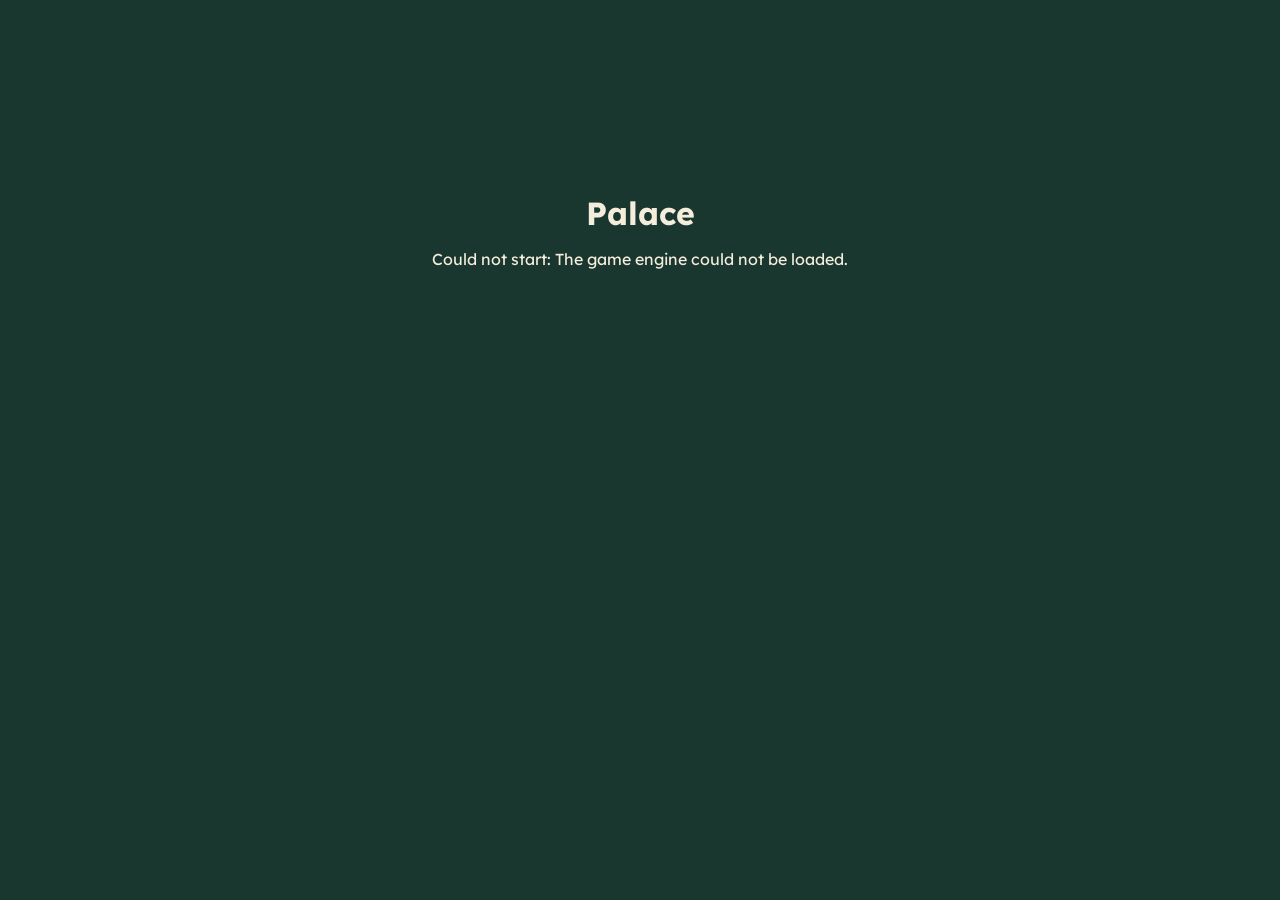
==== modded-palace-website/index.html @ d3a53dcb "ui updates" ====
<!DOCTYPE html>
<html lang="en">
	<head>
		<meta charset="utf-8">
		<meta name="viewport" content="width=device-width, initial-scale=1">
		<title>Modded Palace Online</title>
		<link href='https://fonts.googleapis.com/css?family=Lexend' rel='stylesheet'>
		<link rel="stylesheet" type="text/css" href="style.css">
		<script>
			window.addEventListener("error", (event) => {
				const loading = document.getElementById("loading");
				const message = document.getElementById("loading-text");
				if (!loading || loading.hidden || !message) return;
				if (event.target && event.target.tagName === "SCRIPT") {
					message.textContent = "Could not load " + event.target.src.split("/").pop() + ".";
				} else {
					message.textContent = "Could not start: " + (event.message || "JavaScript error");
				}
			}, true);
		</script>
		<script src="game-engine.js" defer></script>
		<script src="script.js" defer></script>
	</head>
	<body>
		<div id="loading">
			<h1>Palace</h1>
			<p id="loading-text">Loading the game...</p>
		</div>

		<main id="setup" hidden>
			<header>
				<h1>Palace</h1>
				<div class="toolbar">
					<button class="open-rules" type="button">Rules</button>
					<button class="open-admin" type="button">Admin</button>
				</div>
			</header>
			<div class="columns">
				<section>
					<h2>Your character</h2>
					<div id="character-list" class="list"></div>
					<div id="character-details" class="panel"></div>
				</section>
				<section>
					<h2>Game setup</h2>
					<div class="panel">
						<label>Players <input id="player-count" type="number" min="2" value="6"></label>
						<label>Decks <input id="deck-count" type="number" min="1" value="3"></label>
						<label>Jokers <input id="joker-count" type="number" min="0" value="8"></label>
						<div id="player-rows"></div>
						<button id="restore-defaults" type="button">Restore defaults</button>
						<p class="hint">Decks hold 52 cards each, without Jokers. With several human players, the device is passed between them.</p>
					</div>
					<p id="setup-error" class="error"></p>
					<button id="start" type="button" class="primary">Start game</button>
				</section>
			</div>
		</main>

		<main id="game" hidden>
			<header>
				<div id="status"></div>
				<div class="toolbar">
					<button id="show-log" type="button">Action log</button>
					<button class="open-rules" type="button">Rules</button>
					<button class="open-admin" type="button">Admin</button>
					<button id="new-game" type="button">New game</button>
				</div>
			</header>
			<div id="table-layout" class="table-layout">
				<section id="top-piles" class="top-piles" aria-label="Destroyed and deleted piles"></section>
				<aside id="left-players" class="opponent-rail" aria-label="Opponents on the left"></aside>
				<section id="center-table" aria-label="Table">
					<div class="center-piles">
						<div id="draw-pile-left"></div>
						<div id="discard-piles"></div>
						<div id="draw-pile-right"></div>
					</div>
				</section>
				<aside id="right-players" class="opponent-rail" aria-label="Opponents on the right"></aside>
				<section id="hand-area" aria-label="Your cards">
					<h2 id="hand-title"></h2>
					<div class="hand-content">
						<div id="cards" class="cards"></div>
						<div class="hand-controls">
							<div id="draw-choice"></div>
							<div id="actions" class="actions"></div>
						</div>
					</div>
				</section>
			</div>
		</main>

		<main id="rules-page" hidden>
			<header>
				<h1>Palace rules</h1>
				<div class="toolbar"><button id="rules-back" type="button" class="primary">Back to game</button></div>
			</header>
			<div id="rules-content"></div>
		</main>

		<div id="modal" class="overlay" hidden>
			<div class="dialog">
				<h3 id="modal-title"></h3>
				<div id="modal-body"></div>
				<div id="modal-buttons"></div>
			</div>
		</div>

	</body>
</html>
---- modded-palace-website/style.css ----
:root {
	--felt: #19362f;
	--felt-light: #304e43;
	--cream: #f4eddc;
	--gold: #d7b66d;
	--red: #a3342c;
}

* {
	box-sizing: border-box;
}

body {
	margin: 0;
	background: var(--felt);
	color: var(--cream);
	font-family: 'Lexend', sans-serif !important;
	min-height: 100vh;
}

h1, h2, h3 {
	margin: 0.4em 0;
}

main {
	max-width: 1100px;
	margin: 0 auto;
	padding: 16px;
}

#game {
	max-width: 1480px;
}

[hidden] {
	display: none !important;
}

#loading {
	text-align: center;
	padding: 20vh 16px;
}

button {
	font: inherit;
	background: var(--cream);
	color: var(--felt);
	border: 0;
	border-radius: 6px;
	padding: 8px 14px;
	cursor: pointer;
}

button:hover:enabled {
	background: var(--gold);
}

button:disabled {
	opacity: 0.45;
	cursor: default;
}

button.primary {
	background: var(--gold);
	font-weight: bold;
	padding: 10px 22px;
}

input, select {
	font: inherit;
	padding: 4px 6px;
	border-radius: 4px;
	border: 1px solid var(--gold);
}

input[type=number] {
	width: 4.5em;
}

.columns {
	display: grid;
	grid-template-columns: 1fr 1fr;
	gap: 20px;
}

@media (max-width: 800px) {
	.columns {
		grid-template-columns: 1fr;
	}
}

.panel {
	background: var(--felt-light);
	border-radius: 8px;
	padding: 12px;
	margin: 8px 0;
}

.panel label {
	margin-right: 14px;
}

.list {
	display: flex;
	flex-wrap: wrap;
	gap: 8px;
}

.list button.selected {
	background: var(--gold);
	font-weight: bold;
}

.hint {
	opacity: 0.8;
	font-size: 0.9em;
}

.error {
	color: #ff9c92;
	min-height: 1.4em;
}

.rule {
	text-decoration: underline;
	cursor: pointer;
	color: var(--gold);
}

.track {
	border-bottom: 1px solid var(--gold);
	padding: 8px 0;
}

.track:last-child {
	border-bottom: 0;
}

.row-player {
	display: flex;
	gap: 8px;
	align-items: center;
	margin: 6px 0;
	flex-wrap: wrap;
}

header {
	display: flex;
	justify-content: space-between;
	gap: 12px;
	flex-wrap: wrap;
	align-items: flex-start;
}

#status {
	white-space: pre-line;
	line-height: 1.4;
}

.toolbar {
	display: flex;
	gap: 8px;
}

.table-layout {
	display: grid;
	grid-template-columns: minmax(150px, 0.8fr) minmax(400px, 2.4fr) minmax(150px, 0.8fr);
	grid-template-areas:
		"top top top"
		"left center right"
		"hand hand hand";
	align-items: stretch;
	gap: 12px;
	margin-top: 14px;
}

.top-piles {
	grid-area: top;
	display: flex;
	justify-content: center;
	gap: 10px;
}

#left-players {
	grid-area: left;
}

#right-players {
	grid-area: right;
}

.opponent-rail {
	display: grid;
	align-content: center;
	gap: 8px;
}

#center-table {
	grid-area: center;
	min-width: 0;
	min-height: 270px;
	display: grid;
	align-items: center;
	padding: 16px;
	border: 4px solid #8a7048;
	border-radius: 20px;
	background: #214239;
	box-shadow: inset 0 0 0 2px rgba(244, 237, 220, 0.08);
}

.center-piles {
	display: grid;
	grid-template-columns: minmax(54px, 0.7fr) minmax(0, 2fr) minmax(54px, 0.7fr);
	align-items: center;
	gap: 10px;
}

#draw-pile-left,
#draw-pile-right {
	display: flex;
	justify-content: center;
}

#discard-piles {
	display: grid;
	grid-template-columns: repeat(2, minmax(0, 132px));
	justify-content: center;
	gap: 8px;
}

.pile-stack {
	min-width: 0;
	min-height: 150px;
	display: flex;
	flex-direction: column;
	align-items: center;
	justify-content: space-between;
	gap: 6px;
	padding: 8px;
	border: 1px solid rgba(244, 237, 220, 0.2);
	border-radius: 6px;
	background: var(--felt-light);
}

.pile-label {
	min-height: 2.2em;
	display: grid;
	place-items: center;
	text-align: center;
	font-size: 0.82rem;
	font-weight: normal;
}

.pile-count {
	display: block;
	text-align: center;
	font-size: 0.74rem;
	opacity: 0.78;
}

.collection-pile {
	width: 100%;
	color: var(--cream);
}

.discard-pile.selected {
	border-color: var(--gold);
	background: #3c594a;
}

.discard-pile {
	width: 132px;
	padding-left: 4px;
	padding-right: 4px;
}

.discard-select {
	width: auto;
	padding: 0;
	background: transparent;
	line-height: 0;
}

.discard-select:hover:enabled {
	background: transparent;
	transform: translateY(-2px);
}

.discard-select:disabled {
	opacity: 1;
}

.pile-view {
	margin-top: auto;
	padding: 5px 10px;
	font-size: 0.75rem;
}

#left-players,
#right-players {
	min-width: 0;
}

.player {
	background: var(--felt-light);
	border-radius: 6px;
	padding: 9px;
}

.opponent-rail .player {
	padding: 7px;
}

.player.current {
	outline: 2px solid var(--gold);
}

.player-name {
	margin-right: 6px;
}

.player-character,
.current-turn {
	display: inline-block;
	margin-right: 5px;
	font-size: 0.8rem;
	opacity: 0.78;
}

.current-turn {
	color: var(--gold);
	font-weight: bold;
	opacity: 1;
}

.player-zones {
	display: grid;
	grid-template-columns: minmax(0, 1fr);
	gap: 4px;
	margin-top: 6px;
}

.player-zone {
	min-width: 0;
	text-align: center;
}

.zone-label {
	display: block;
	margin-bottom: 3px;
	font-size: 0.75rem;
	opacity: 0.8;
}

.mini-cards {
	display: flex;
	flex-wrap: wrap;
	align-items: center;
	justify-content: center;
	gap: 3px;
}

.empty-zone {
	min-height: 22px;
	font-size: 0.75rem;
	opacity: 0.62;
}

.player-tags {
	margin-top: 7px;
}

.tag {
	display: inline-block;
	background: rgba(0,0,0,0.3);
	border-radius: 10px;
	padding: 0 8px;
	margin: 2px 4px 0 0;
	font-size: 0.85em;
}

.cards {
	display: flex;
	flex-wrap: wrap;
	justify-content: center;
	align-content: center;
	gap: 8px;
	margin: 8px 0;
}

.own-card-zones {
	width: 100%;
	display: grid;
	gap: 4px;
}

.own-card-zones .player-zone {
	min-height: 74px;
	display: grid;
	grid-template-columns: minmax(88px, 120px) minmax(0, 1fr);
	align-items: center;
	padding: 6px 4px;
	border-bottom: 1px solid rgba(244, 237, 220, 0.2);
}

.own-card-zones .player-zone:last-child {
	border-bottom: 0;
}

.own-card-zones .zone-label {
	margin: 0;
	font-size: 0.85rem;
}

.own-card-zones .mini-cards {
	min-height: 62px;
}

#hand-area {
	grid-area: hand;
	min-width: 0;
	margin-top: 2px;
	padding: 12px 14px;
	border: 1px solid rgba(244, 237, 220, 0.22);
	border-radius: 8px;
	background: rgba(16, 42, 35, 0.5);
}

.card {
	display: flex;
	flex-direction: column;
	align-items: center;
	justify-content: space-between;
	min-width: 76px;
	min-height: 100px;
	background: #fff;
	color: #111;
	border: 2px solid #999;
	border-radius: 8px;
	padding: 6px;
	font-size: 1.05em;
	line-height: 1.2;
}

.card-rank {
	align-self: flex-start;
	font-weight: bold;
}

.card-suit {
	font-size: 2em;
}

.card.compact {
	width: 64px;
	min-width: 64px;
	height: 88px;
	min-height: 88px;
	padding: 4px;
	border-radius: 5px;
	font-size: 1rem;
}

.card.compact .card-suit {
	font-size: 1.5em;
}

.card.red {
	color: var(--red);
}

.card.joker {
	color: #6b3fa0;
}

.card.hidden {
	background-color: #243f69;
	background-image: repeating-linear-gradient(45deg, #243f69 0 5px, #315681 5px 7px);
	color: #fff;
}

.card-back-mark {
	flex: 1;
	min-height: 0;
	display: grid;
	place-items: center;
	width: 100%;
	height: auto;
	border: 1px solid rgba(255, 255, 255, 0.6);
	border-radius: 3px;
	font-size: 1.3em;
}

.card.selected {
	border-color: var(--gold);
	box-shadow: 0 0 0 3px var(--gold);
	transform: translateY(-6px);
}

.card small {
	display: block;
	font-size: 0.75em;
	opacity: 0.8;
}

.actions {
	display: flex;
	flex-wrap: wrap;
	gap: 8px;
	align-items: center;
	margin-top: 8px;
}

.hand-content {
	display: grid;
	grid-template-columns: minmax(0, 1fr) minmax(220px, 0.42fr);
	align-items: center;
	gap: 18px;
}

.hand-controls {
	display: grid;
	align-content: center;
	justify-items: center;
	gap: 10px;
	min-width: 0;
}

#actions.actions {
	display: grid;
	grid-template-columns: minmax(0, 1fr);
	justify-items: stretch;
	width: 100%;
	max-width: 300px;
	margin: 0 auto;
}

#actions > button,
#actions > .info {
	width: 100%;
	text-align: center;
}

#actions > .info {
	display: block;
	padding: 6px 8px;
	border-radius: 4px;
	background: rgba(0, 0, 0, 0.18);
}

.actions .info {
	opacity: 0.85;
	font-style: italic;
}

#draw-choice:not(:empty) {
	display: flex;
	flex-wrap: wrap;
	align-items: center;
	gap: 10px 16px;
	background: var(--felt-light);
	padding: 10px;
	border-radius: 8px;
	margin-bottom: 8px;
}

.draw-prompt {
	flex-basis: 100%;
	margin: 0;
}

.draw-choice-group {
	display: flex;
	align-items: center;
	flex-wrap: wrap;
	gap: 6px;
}

.draw-choice-group > strong {
	font-size: 0.8rem;
}

.card-gallery {
	display: flex;
	flex-wrap: wrap;
	gap: 6px;
	max-height: 55vh;
	overflow-y: auto;
}

.empty-pile {
	margin: 0;
	opacity: 0.7;
}

.empty-card {
	flex: 0 0 auto;
	width: 64px;
	height: 88px;
	border: 2px dashed rgba(244, 237, 220, 0.55);
	border-radius: 5px;
}

.overlay {
	position: fixed;
	inset: 0;
	background: rgba(0, 0, 0, 0.7);
	display: flex;
	align-items: center;
	justify-content: center;
	z-index: 10;
	padding: 12px;
}

.dialog {
	background: var(--cream);
	color: var(--felt);
	border-radius: 10px;
	padding: 18px;
	max-width: 620px;
	width: 100%;
	max-height: 85vh;
	overflow-y: auto;
}

.dialog button {
	margin: 4px 6px 0 0;
	background: var(--felt);
	color: var(--cream);
}

.dialog button:hover:enabled {
	background: var(--felt-light);
}

.dialog .rule {
	color: #7a5a10;
}

.dialog pre {
	white-space: pre-wrap;
	font: inherit;
	max-height: 55vh;
	overflow-y: auto;
	margin: 0;
}

.handoff {
	text-align: center;
}

.plain {
	white-space: pre-wrap;
	font: inherit;
	margin: 0;
}

#rules-content p {
	line-height: 1.5;
}

.admin-editor {
	display: grid;
	grid-template-columns: 1.4fr 1fr;
	gap: 12px;
}

.admin-list {
	width: 100%;
	font-size: 0.9em;
}

@media (max-width: 700px) {
	.admin-editor {
		grid-template-columns: 1fr;
	}
}

.dialog input[type=password] {
	margin: 0 6px 6px 0;
}

.standings td {
	padding: 4px 10px;
}

@media (max-width: 1050px) {
	.table-layout {
		grid-template-columns: repeat(2, minmax(0, 1fr));
		grid-template-areas:
			"top top"
			"center center"
			"left right"
			"hand hand";
	}

	#center-table {
		min-height: 230px;
	}
}

@media (max-width: 620px) {
	#game {
		padding: 10px;
	}

	.table-layout {
		gap: 8px;
	}

	#center-table {
		min-height: 190px;
		padding: 8px;
		border-width: 3px;
		border-radius: 14px;
	}

	.center-piles {
		grid-template-columns: 42px minmax(0, 1fr) 42px;
		gap: 5px;
	}

	#discard-piles {
		grid-template-columns: repeat(2, minmax(0, 1fr));
		gap: 5px;
	}

	.discard-pile {
		width: auto;
	}

	.pile-stack {
		min-height: 118px;
		gap: 4px;
		padding: 5px;
	}

	.discard-pile {
		padding-left: 2px;
		padding-right: 2px;
	}

	.pile-label {
		font-size: 0.68rem;
	}

	.card.compact {
		width: 48px;
		min-width: 48px;
		height: 68px;
		min-height: 68px;
	}

	.empty-card {
		width: 48px;
		height: 68px;
	}

	#draw-pile-left .card.compact,
	#draw-pile-right .card.compact {
		width: 38px;
		min-width: 38px;
		height: 54px;
		min-height: 54px;
	}

	.pile-view {
		padding: 4px 7px;
		font-size: 0.68rem;
	}

	#left-players,
	#right-players {
		gap: 6px;
	}

	.opponent-rail .player {
		padding: 6px;
		font-size: 0.85rem;
	}

	.opponent-rail .mini-cards .card.compact {
		width: 48px;
		min-width: 48px;
		height: 68px;
		min-height: 68px;
	}

	.opponent-rail .mini-cards .card-suit {
		font-size: 1.1em;
	}

	.zone-label {
		font-size: 0.68rem;
	}

	#hand-area {
		padding: 10px;
	}

	.hand-content {
		grid-template-columns: minmax(0, 1fr);
		gap: 12px;
	}

	.hand-controls {
		width: 100%;
	}

	#actions.actions {
		max-width: 360px;
	}
}
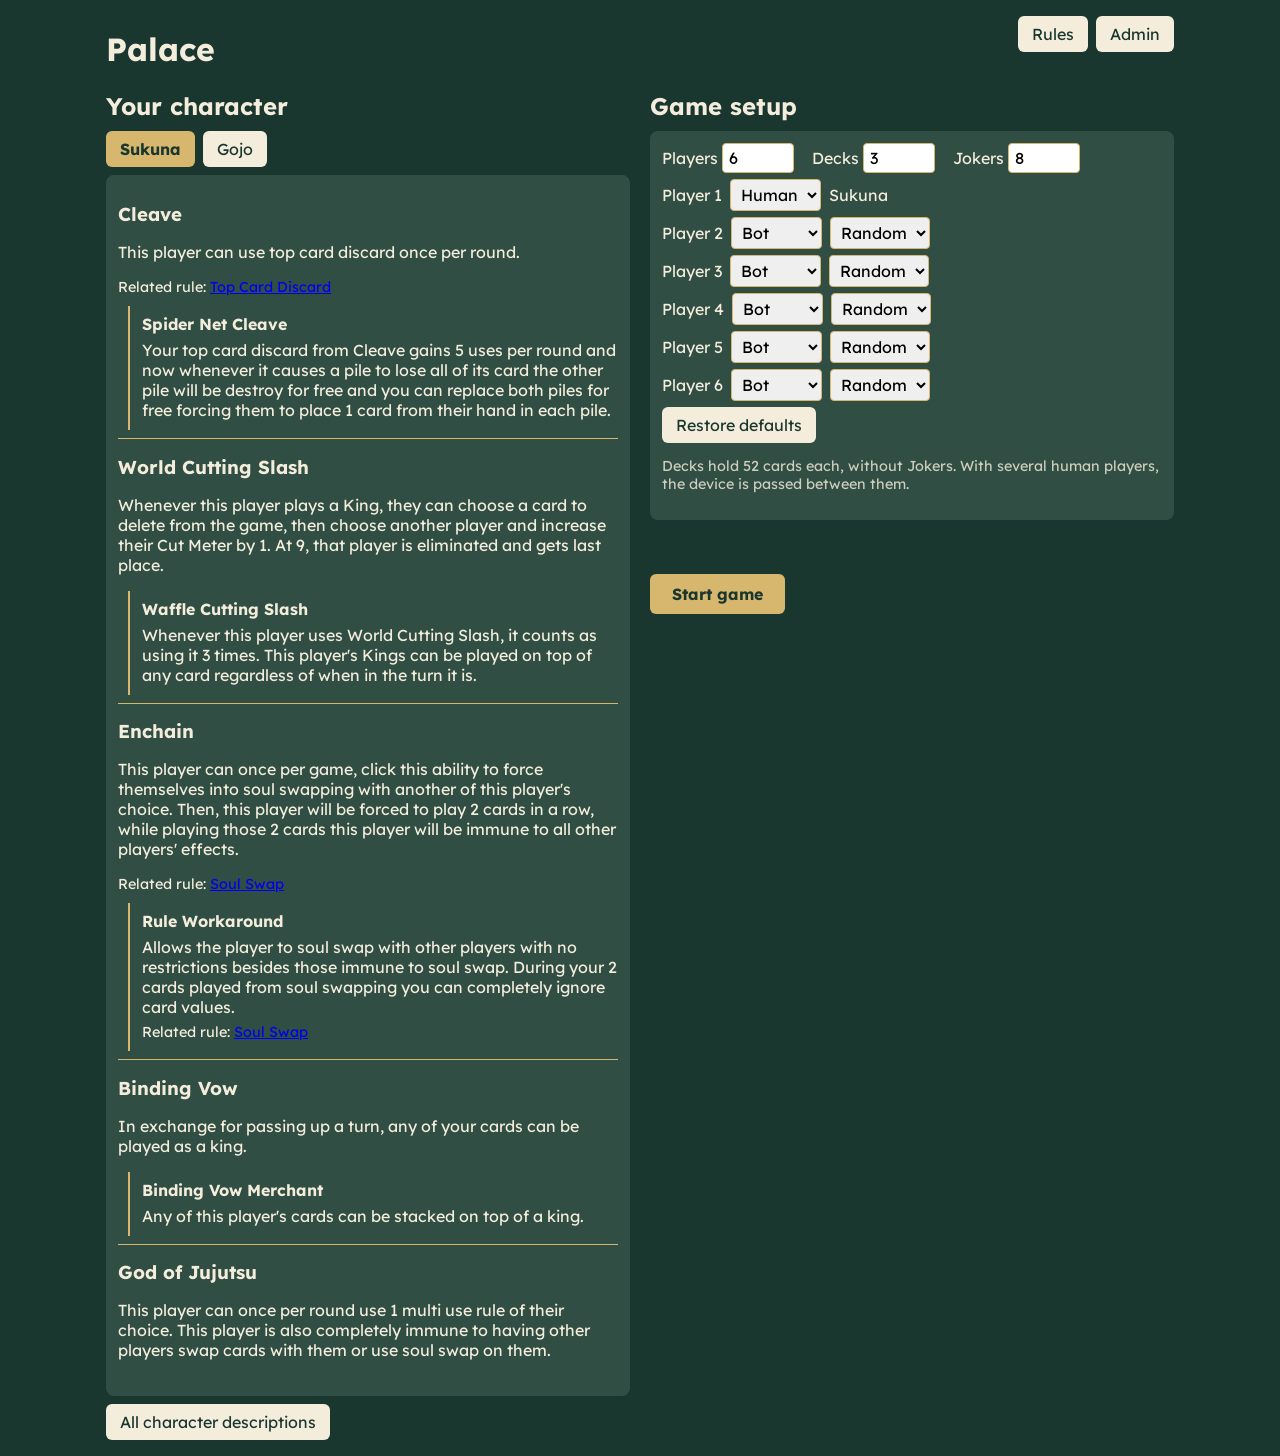
==== commit a763a133: "Refactor game engine and UI components; update character and rules pages - Simplified character abil" ====
--- a/modded-palace-website/index.html
+++ b/modded-palace-website/index.html
@@ -31,7 +31,7 @@
 			<header>
 				<h1>Palace</h1>
 				<div class="toolbar">
-					<button class="open-rules" type="button">Rules</button>
+					<a class="button-link" href="rules.html" target="_blank" rel="noopener">Rules</a>
 					<button class="open-admin" type="button">Admin</button>
 				</div>
 			</header>
@@ -39,7 +39,8 @@
 				<section>
 					<h2>Your character</h2>
 					<div id="character-list" class="list"></div>
-					<div id="character-details" class="panel"></div>
+					<div id="character-details" class="panel" aria-live="polite"></div>
+					<a class="button-link" href="characters.html" target="_blank" rel="noopener">All character descriptions</a>
 				</section>
 				<section>
 					<h2>Game setup</h2>
@@ -62,7 +63,8 @@
 				<div id="status"></div>
 				<div class="toolbar">
 					<button id="show-log" type="button">Action log</button>
-					<button class="open-rules" type="button">Rules</button>
+					<a class="button-link" href="rules.html" target="_blank" rel="noopener">Rules</a>
+					<a class="button-link" href="characters.html" target="_blank" rel="noopener">Characters</a>
 					<button class="open-admin" type="button">Admin</button>
 					<button id="new-game" type="button">New game</button>
 				</div>
@@ -91,14 +93,6 @@
 			</div>
 		</main>
 
-		<main id="rules-page" hidden>
-			<header>
-				<h1>Palace rules</h1>
-				<div class="toolbar"><button id="rules-back" type="button" class="primary">Back to game</button></div>
-			</header>
-			<div id="rules-content"></div>
-		</main>
-
 		<div id="modal" class="overlay" hidden>
 			<div class="dialog">
 				<h3 id="modal-title"></h3>
--- a/modded-palace-website/style.css
+++ b/modded-palace-website/style.css
@@ -26,6 +26,67 @@
 	max-width: 1100px;
 	margin: 0 auto;
 	padding: 16px;
+}
+
+.reference-page {
+	max-width: 1040px;
+}
+
+.reference-page > section + section {
+	margin-top: 12px;
+}
+
+.reference-header {
+	align-items: center;
+	margin-bottom: 16px;
+}
+
+.reference-header h1 {
+	margin: 0;
+}
+
+.reference-intro {
+	max-width: 72ch;
+	line-height: 1.5;
+}
+
+.button-link {
+	display: inline-flex;
+	align-items: center;
+	justify-content: center;
+	font: inherit;
+	text-decoration: none;
+	background: var(--cream);
+	color: var(--felt);
+	border-radius: 6px;
+	padding: 8px 14px;
+}
+
+.button-link:hover {
+	background: var(--gold);
+}
+
+.reference-page a:not(.button-link) {
+	color: var(--gold);
+}
+
+.evolution {
+	margin: 10px 0 0 10px;
+	padding: 4px 0 4px 12px;
+	border-left: 2px solid var(--gold);
+}
+
+.evolution h4 {
+	margin: 4px 0;
+}
+
+.evolution p,
+.rule-links {
+	margin: 6px 0;
+}
+
+.rule-links {
+	font-size: 0.9rem;
 }
 
 #game {
@@ -210,9 +271,10 @@
 
 .center-piles {
 	display: grid;
-	grid-template-columns: minmax(54px, 0.7fr) minmax(0, 2fr) minmax(54px, 0.7fr);
-	align-items: center;
-	gap: 10px;
+	grid-template-columns: max-content max-content max-content;
+	justify-content: center;
+	align-items: center;
+	gap: 8px;
 }
 
 #draw-pile-left,
@@ -680,6 +742,16 @@
 	margin: 0 6px 6px 0;
 }
 
+@media (max-width: 620px) {
+	.reference-header {
+		align-items: flex-start;
+	}
+
+	.reference-header .toolbar {
+		flex-wrap: wrap;
+	}
+}
+
 .standings td {
 	padding: 4px 10px;
 }
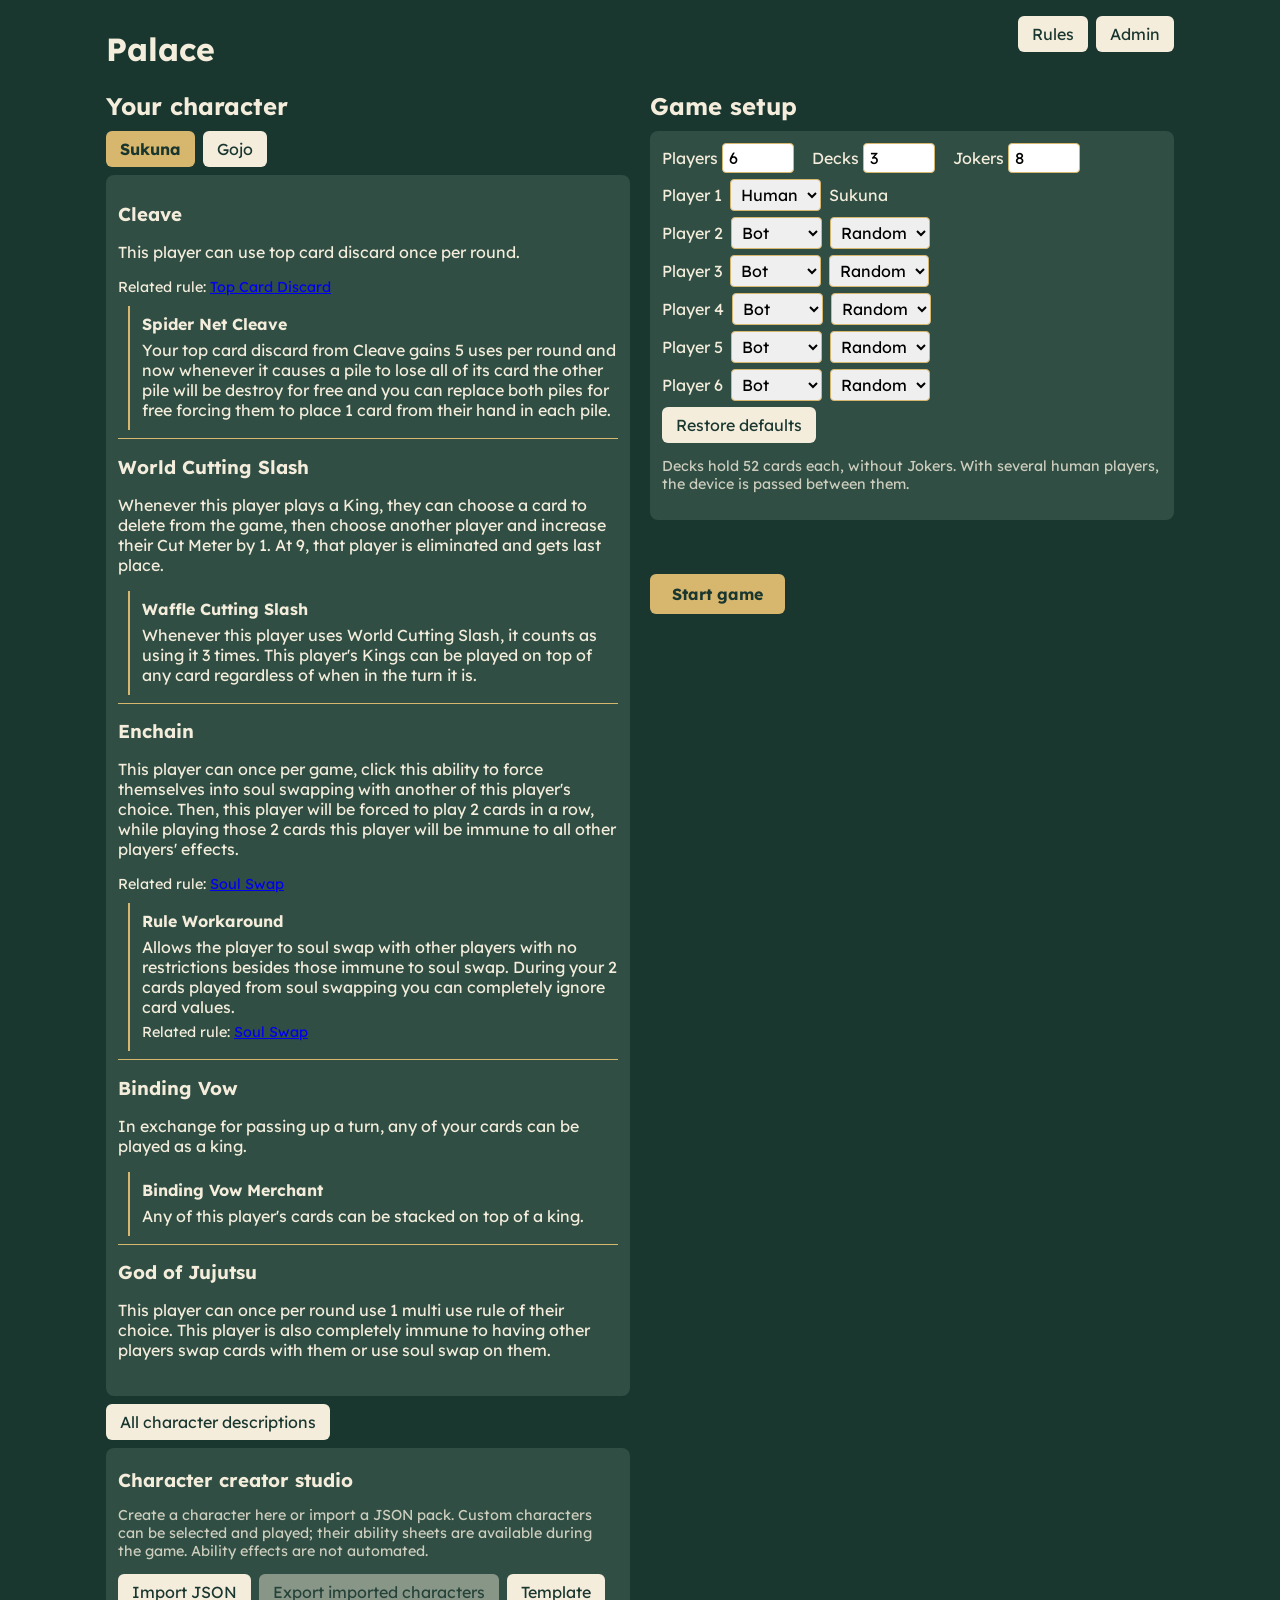
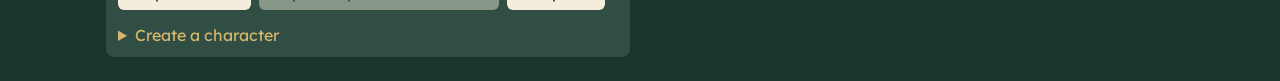
==== commit fae3eb8b: "Add character import template JSON file with example character and abilities" ====
--- a/modded-palace-website/index.html
+++ b/modded-palace-website/index.html
@@ -41,6 +41,29 @@
 					<div id="character-list" class="list"></div>
 					<div id="character-details" class="panel" aria-live="polite"></div>
 					<a class="button-link" href="characters.html" target="_blank" rel="noopener">All character descriptions</a>
+					<div class="character-import panel">
+						<h3>Character creator studio</h3>
+						<p class="hint">Create a character here or import a JSON pack. Custom characters can be selected and played; their ability sheets are available during the game. Ability effects are not automated.</p>
+						<div class="toolbar">
+							<button id="import-character-pack" type="button">Import JSON</button>
+							<button id="export-character-pack" type="button">Export imported characters</button>
+							<a class="button-link" href="character-import-template.json" download>Template</a>
+						</div>
+						<input id="character-pack-file" type="file" accept=".json,application/json" hidden>
+						<p id="character-import-status" class="hint" aria-live="polite"></p>
+						<details>
+							<summary>Create a character</summary>
+							<form id="character-creator">
+								<label>Character name <input id="creator-name" required maxlength="80"></label>
+								<div id="creator-abilities"></div>
+								<div class="toolbar">
+									<button id="add-creator-ability" type="button">Add ability</button>
+									<button type="submit" class="primary">Save character</button>
+								</div>
+							</form>
+							<p id="creator-status" class="hint" aria-live="polite"></p>
+						</details>
+					</div>
 				</section>
 				<section>
 					<h2>Game setup</h2>
@@ -62,6 +85,7 @@
 			<header>
 				<div id="status"></div>
 				<div class="toolbar">
+					<button id="show-character-sheet" type="button">My character sheet</button>
 					<button id="show-log" type="button">Action log</button>
 					<a class="button-link" href="rules.html" target="_blank" rel="noopener">Rules</a>
 					<a class="button-link" href="characters.html" target="_blank" rel="noopener">Characters</a>
--- a/modded-palace-website/style.css
+++ b/modded-palace-website/style.css
@@ -155,6 +155,47 @@
 	border-radius: 8px;
 	padding: 12px;
 	margin: 8px 0;
+}
+
+.character-import details {
+	margin-top: 12px;
+}
+
+.character-import summary {
+	cursor: pointer;
+	color: var(--gold);
+}
+
+.character-ability {
+	display: grid;
+	gap: 8px;
+	margin: 10px 0;
+	border: 1px solid rgba(244, 237, 220, 0.35);
+	border-radius: 6px;
+}
+
+.character-ability label,
+.creator-evolution label {
+	display: grid;
+	gap: 4px;
+	margin: 6px 0;
+}
+
+.character-ability textarea {
+	width: 100%;
+	font: inherit;
+}
+
+.creator-evolution {
+	border-left: 2px solid var(--gold);
+	padding-left: 10px;
+}
+
+.player-abilities {
+	display: block;
+	margin: 5px 0;
+	padding: 4px 8px;
+	font-size: 0.8rem;
 }
 
 .panel label {
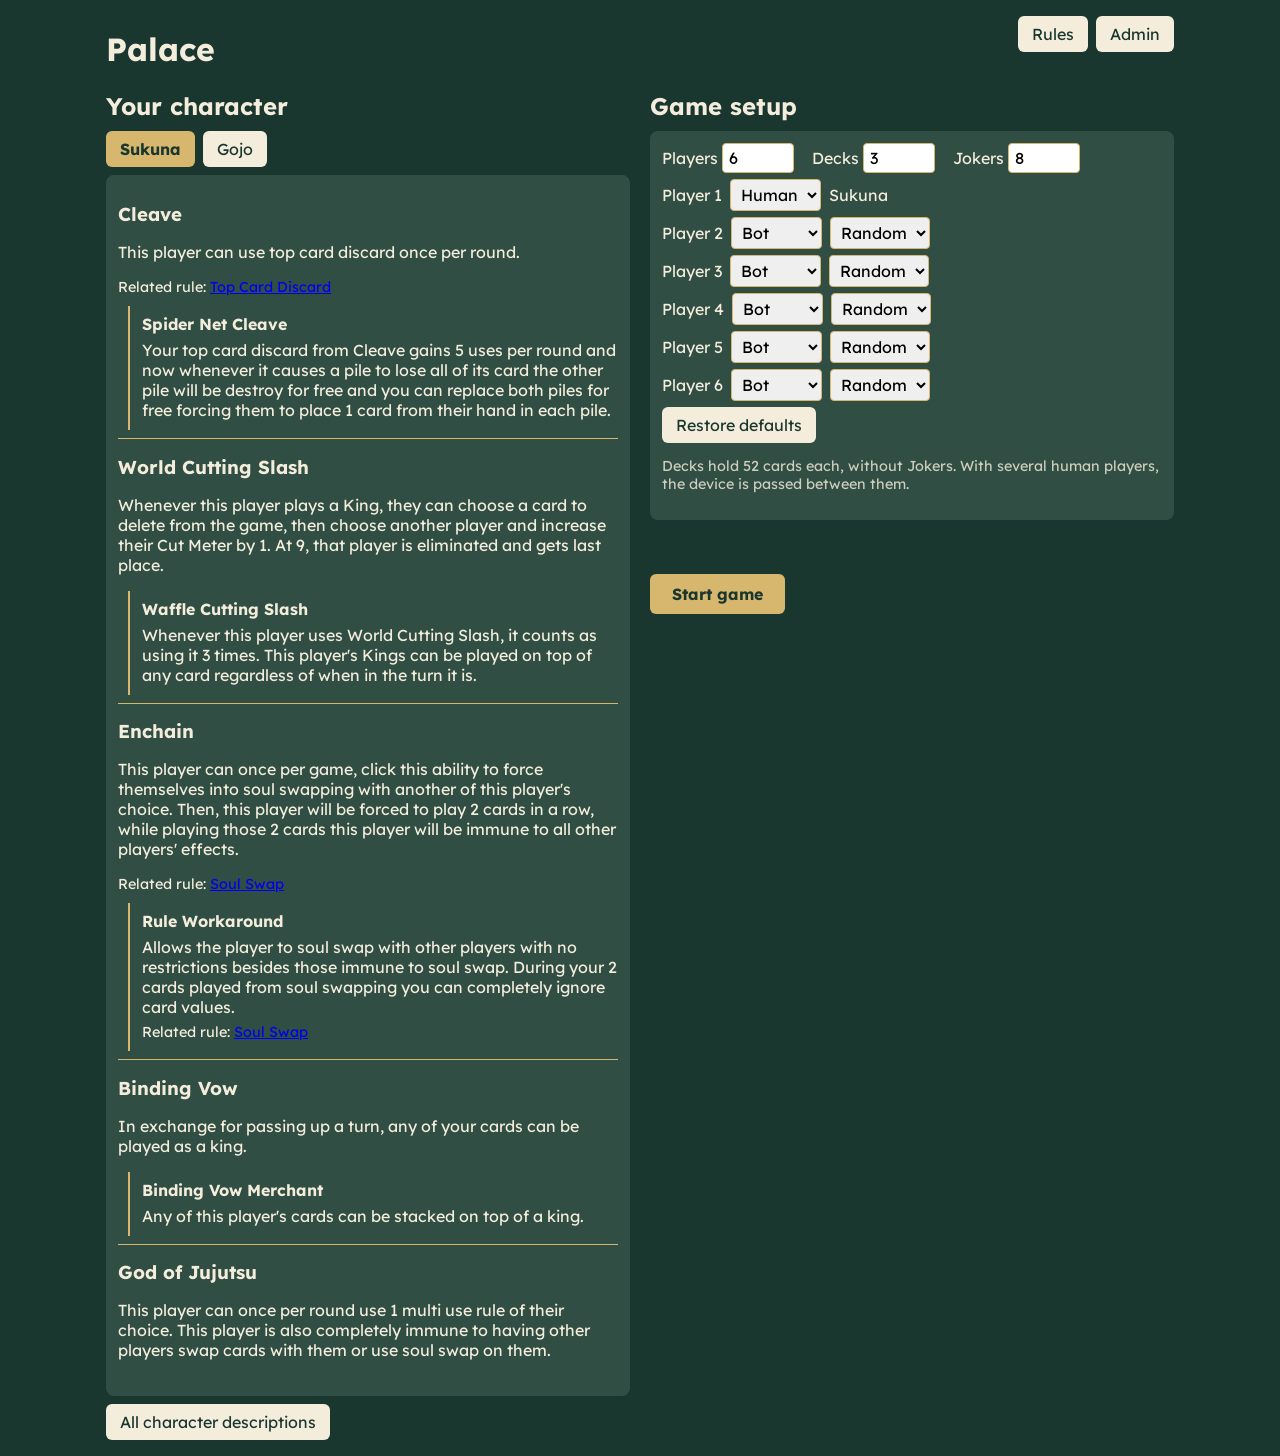
==== commit f815f966: "Revert "Add character import template JSON file with example character and abilities" This reverts c" ====
--- a/modded-palace-website/index.html
+++ b/modded-palace-website/index.html
@@ -41,29 +41,6 @@
 					<div id="character-list" class="list"></div>
 					<div id="character-details" class="panel" aria-live="polite"></div>
 					<a class="button-link" href="characters.html" target="_blank" rel="noopener">All character descriptions</a>
-					<div class="character-import panel">
-						<h3>Character creator studio</h3>
-						<p class="hint">Create a character here or import a JSON pack. Custom characters can be selected and played; their ability sheets are available during the game. Ability effects are not automated.</p>
-						<div class="toolbar">
-							<button id="import-character-pack" type="button">Import JSON</button>
-							<button id="export-character-pack" type="button">Export imported characters</button>
-							<a class="button-link" href="character-import-template.json" download>Template</a>
-						</div>
-						<input id="character-pack-file" type="file" accept=".json,application/json" hidden>
-						<p id="character-import-status" class="hint" aria-live="polite"></p>
-						<details>
-							<summary>Create a character</summary>
-							<form id="character-creator">
-								<label>Character name <input id="creator-name" required maxlength="80"></label>
-								<div id="creator-abilities"></div>
-								<div class="toolbar">
-									<button id="add-creator-ability" type="button">Add ability</button>
-									<button type="submit" class="primary">Save character</button>
-								</div>
-							</form>
-							<p id="creator-status" class="hint" aria-live="polite"></p>
-						</details>
-					</div>
 				</section>
 				<section>
 					<h2>Game setup</h2>
@@ -85,7 +62,6 @@
 			<header>
 				<div id="status"></div>
 				<div class="toolbar">
-					<button id="show-character-sheet" type="button">My character sheet</button>
 					<button id="show-log" type="button">Action log</button>
 					<a class="button-link" href="rules.html" target="_blank" rel="noopener">Rules</a>
 					<a class="button-link" href="characters.html" target="_blank" rel="noopener">Characters</a>
--- a/modded-palace-website/style.css
+++ b/modded-palace-website/style.css
@@ -155,47 +155,6 @@
 	border-radius: 8px;
 	padding: 12px;
 	margin: 8px 0;
-}
-
-.character-import details {
-	margin-top: 12px;
-}
-
-.character-import summary {
-	cursor: pointer;
-	color: var(--gold);
-}
-
-.character-ability {
-	display: grid;
-	gap: 8px;
-	margin: 10px 0;
-	border: 1px solid rgba(244, 237, 220, 0.35);
-	border-radius: 6px;
-}
-
-.character-ability label,
-.creator-evolution label {
-	display: grid;
-	gap: 4px;
-	margin: 6px 0;
-}
-
-.character-ability textarea {
-	width: 100%;
-	font: inherit;
-}
-
-.creator-evolution {
-	border-left: 2px solid var(--gold);
-	padding-left: 10px;
-}
-
-.player-abilities {
-	display: block;
-	margin: 5px 0;
-	padding: 4px 8px;
-	font-size: 0.8rem;
 }
 
 .panel label {
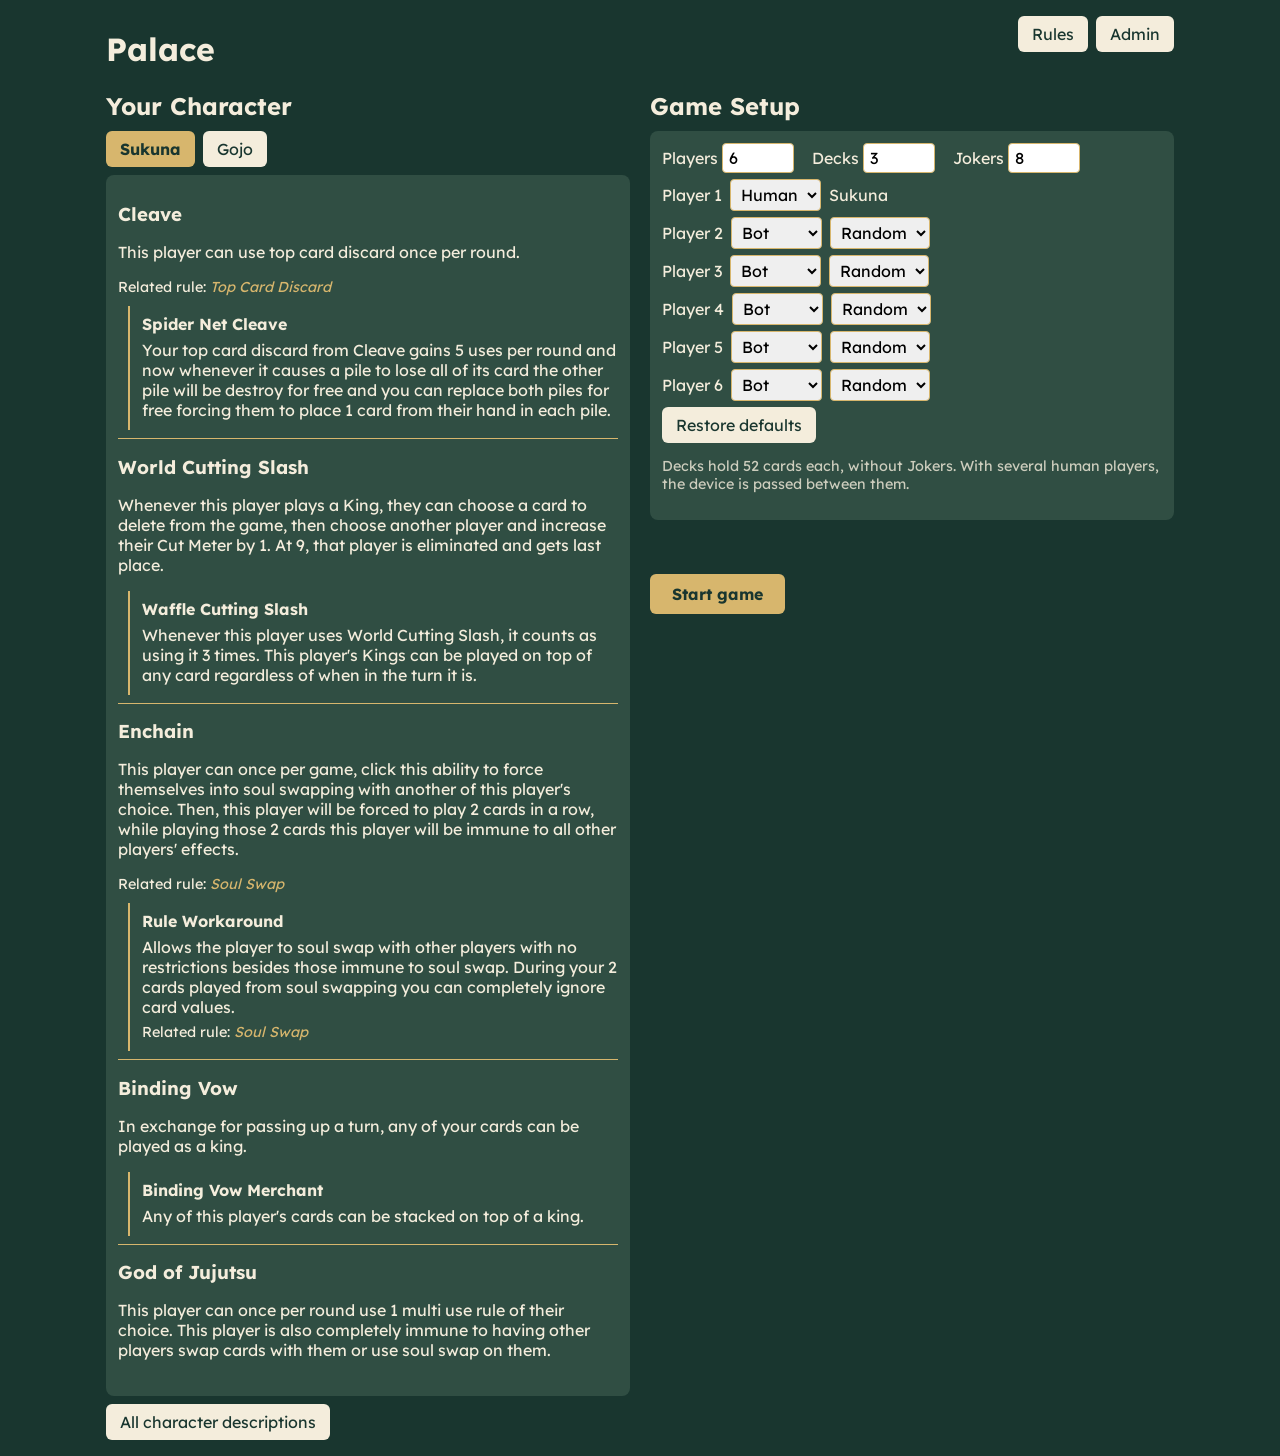
==== commit dc680dc5: "Update headings for consistency and enhance hand area layout with new styles" ====
--- a/modded-palace-website/index.html
+++ b/modded-palace-website/index.html
@@ -37,13 +37,13 @@
 			</header>
 			<div class="columns">
 				<section>
-					<h2>Your character</h2>
+					<h2>Your Character</h2>
 					<div id="character-list" class="list"></div>
 					<div id="character-details" class="panel" aria-live="polite"></div>
 					<a class="button-link" href="characters.html" target="_blank" rel="noopener">All character descriptions</a>
 				</section>
 				<section>
-					<h2>Game setup</h2>
+					<h2>Game Setup</h2>
 					<div class="panel">
 						<label>Players <input id="player-count" type="number" min="2" value="6"></label>
 						<label>Decks <input id="deck-count" type="number" min="1" value="3"></label>
@@ -80,8 +80,11 @@
 					</div>
 				</section>
 				<aside id="right-players" class="opponent-rail" aria-label="Opponents on the right"></aside>
-				<section id="hand-area" aria-label="Your cards">
-					<h2 id="hand-title"></h2>
+				<section id="hand-area" aria-label="Your Cards">
+					<div class="hand-header">
+						<strong class="hand-player-label">You</strong>
+						<h2 id="hand-title"></h2>
+					</div>
 					<div class="hand-content">
 						<div id="cards" class="cards"></div>
 						<div class="hand-controls">
--- a/modded-palace-website/style.css
+++ b/modded-palace-website/style.css
@@ -16,6 +16,12 @@
 	color: var(--cream);
 	font-family: 'Lexend', sans-serif !important;
 	min-height: 100vh;
+}
+
+a {
+	color: var(--gold);
+	font-style: italic;
+	text-decoration: none;
 }
 
 h1, h2, h3 {
@@ -486,6 +492,27 @@
 	border: 1px solid rgba(244, 237, 220, 0.22);
 	border-radius: 8px;
 	background: rgba(16, 42, 35, 0.5);
+}
+
+.hand-header {
+	display: grid;
+	grid-template-columns: 1fr minmax(0, 2fr) 1fr;
+	align-items: start;
+	min-height: 1.6em;
+	margin-bottom: 6px;
+}
+
+.hand-player-label {
+	grid-column: 1;
+	grid-row: 1;
+	justify-self: start;
+}
+
+#hand-title {
+	grid-column: 2;
+	grid-row: 1;
+	margin: 0;
+	text-align: center;
 }
 
 .card {
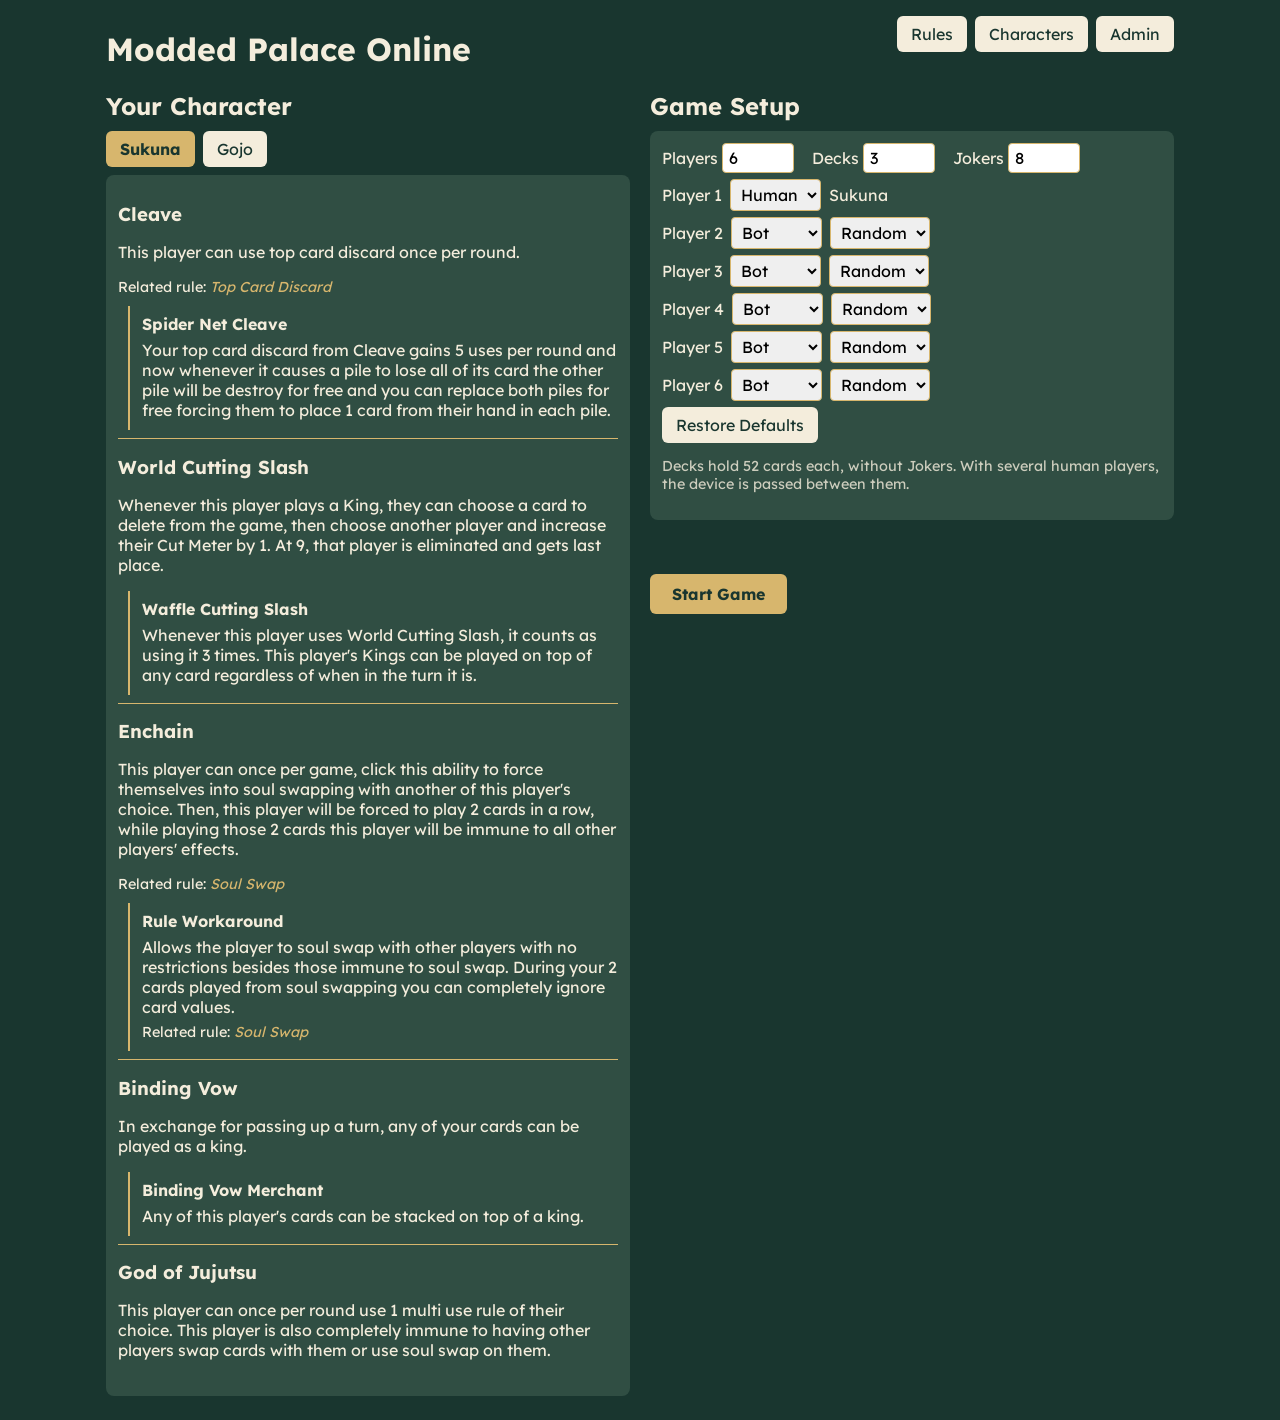
==== commit 0476924d: "Enhance game documentation and UI components - Update README to clarify game page features and navig" ====
--- a/modded-palace-website/index.html
+++ b/modded-palace-website/index.html
@@ -23,15 +23,16 @@
 	</head>
 	<body>
 		<div id="loading">
-			<h1>Palace</h1>
+			<h1>Modded Palace Online</h1>
 			<p id="loading-text">Loading the game...</p>
 		</div>
 
 		<main id="setup" hidden>
 			<header>
-				<h1>Palace</h1>
-				<div class="toolbar">
-					<a class="button-link" href="rules.html" target="_blank" rel="noopener">Rules</a>
+				<h1>Modded Palace Online</h1>
+				<div class="toolbar">
+					<a class="button-link" href="#rules">Rules</a>
+					<a class="button-link" href="#characters">Characters</a>
 					<button class="open-admin" type="button">Admin</button>
 				</div>
 			</header>
@@ -40,7 +41,6 @@
 					<h2>Your Character</h2>
 					<div id="character-list" class="list"></div>
 					<div id="character-details" class="panel" aria-live="polite"></div>
-					<a class="button-link" href="characters.html" target="_blank" rel="noopener">All character descriptions</a>
 				</section>
 				<section>
 					<h2>Game Setup</h2>
@@ -49,11 +49,11 @@
 						<label>Decks <input id="deck-count" type="number" min="1" value="3"></label>
 						<label>Jokers <input id="joker-count" type="number" min="0" value="8"></label>
 						<div id="player-rows"></div>
-						<button id="restore-defaults" type="button">Restore defaults</button>
+						<button id="restore-defaults" type="button">Restore Defaults</button>
 						<p class="hint">Decks hold 52 cards each, without Jokers. With several human players, the device is passed between them.</p>
 					</div>
 					<p id="setup-error" class="error"></p>
-					<button id="start" type="button" class="primary">Start game</button>
+					<button id="start" type="button" class="primary">Start Game</button>
 				</section>
 			</div>
 		</main>
@@ -62,17 +62,18 @@
 			<header>
 				<div id="status"></div>
 				<div class="toolbar">
-					<button id="show-log" type="button">Action log</button>
-					<a class="button-link" href="rules.html" target="_blank" rel="noopener">Rules</a>
-					<a class="button-link" href="characters.html" target="_blank" rel="noopener">Characters</a>
+					<a class="button-link" href="#action-log">Action Log</a>
+					<a class="button-link" href="#rules">Rules</a>
+					<a class="button-link" href="#characters">Characters</a>
 					<button class="open-admin" type="button">Admin</button>
-					<button id="new-game" type="button">New game</button>
+					<button id="new-game" type="button">New Game</button>
 				</div>
 			</header>
 			<div id="table-layout" class="table-layout">
-				<section id="top-piles" class="top-piles" aria-label="Destroyed and deleted piles"></section>
 				<aside id="left-players" class="opponent-rail" aria-label="Opponents on the left"></aside>
 				<section id="center-table" aria-label="Table">
+					<section id="top-piles" class="top-piles" aria-label="Destroyed and deleted piles"></section>
+					<p id="play-prompt" aria-live="polite"></p>
 					<div class="center-piles">
 						<div id="draw-pile-left"></div>
 						<div id="discard-piles"></div>
@@ -94,6 +95,162 @@
 					</div>
 				</section>
 			</div>
+		</main>
+
+		<main class="reference-page" id="rules" hidden>
+			<header class="reference-header">
+				<h1>Palace Rules</h1>
+				<div class="toolbar">
+					<a class="button-link" href="#characters">Characters</a>
+					<a class="button-link" href="#action-log">Action Log</a>
+					<a class="button-link" data-return href="#setup">Return to game</a>
+				</div>
+			</header>
+
+			<section class="panel">
+				<h2>Goal</h2>
+				<p>Get rid of all of your cards before everyone else. Cards are played from your hand first, then your face-up cards, then your face-down cards. Players who run out finish in order; the last player left is last place.</p>
+			</section>
+			<section class="panel">
+				<h2>Setup</h2>
+				<p>Every player is dealt 3 face-down cards and 6 cards in hand, then keeps 3 of the 6 face-up on the table. The rest of the deck is split into two draw piles. One card from each draw pile starts the two discard piles (a Joker is reshuffled back; a 10 destroys its pile right away).</p>
+				<p>You choose the number of players (human or bot), the number of 52-card decks and the number of Jokers before the game starts.</p>
+			</section>
+			<section class="panel">
+				<h2>Taking a Turn</h2>
+				<p>There are two discard piles. On your turn you choose one of them and play at least one card on it. Any extra cards you play in the same turn must go on that same pile. Press End turn when you are done.</p>
+				<p>Your hand is topped up to 3 cards after each play while the draw piles last. Face-up cards can only be played once your hand and both draw piles are empty, and face-down cards after that (you play them blind).</p>
+				<p>The first card you play must be equal to or higher than the top card of the pile (Jack 11, Queen 12, King 13, Ace 14). An empty pile accepts anything.</p>
+				<p>After your first card, you can keep stacking on the pile you just played on, as long as each card is the same value as the top card or exactly one higher.</p>
+			</section>
+			<section class="panel">
+				<h2>Special Cards</h2>
+				<p><strong>2:</strong> Can be played on anything as your first card, and later only on top of an Ace or another 2.</p>
+				<p><strong>10:</strong> As the first card of your turn it can be played on anything. Any 10 destroys the whole pile it is played on, moving it to the destroyed pile.</p>
+				<p><strong>Joker:</strong> Wild. You choose its value from 2 to 14 when you play it. A Joker in hand before you play can also be spent to evolve an ability. Face-Down Jokers count as Aces.</p>
+				<p><strong>Ace:</strong> The highest card. Only an Ace, a 2, a 10 or a Joker can go on top of an Ace.</p>
+			</section>
+			<section class="panel">
+				<h2>Picking Up</h2>
+				<p>If you cannot play, or your first card is illegal, you pick up both discard piles and your turn ends. An illegal card after your first play is blocked and ends your turn without picking anything up. A face-down card that turns out to be illegal also makes you pick up both piles.</p>
+			</section>
+			<section class="panel">
+				<h2>Characters, Abilities, and Evolutions</h2>
+				<p>Each player has a character with abilities. Some abilities can evolve: spend a Joker from your hand before you play any card and your turn ends, but the ability becomes its evolved version. Evolved abilities keep the base ability's behavior unless stated otherwise.</p>
+				<p>Abilities whose name contains (Domain) are domains and follow Domain Clashing. See the <a href="#characters">character descriptions</a>.</p>
+			</section>
+			<section class="panel" id="multi-use-rules">
+				<h2>Multi-use Rules</h2>
+				<p>Abilities are built from these reusable rules. Characters can gain them from their abilities, and God of Jujutsu lets its owner use any of them.</p>
+				<article class="track" id="top-card-discard"><h3>Top Card Discard</h3><p>On your turn, remove the top card from one chosen discard pile and move it to the destroyed pile. This rule can be used once per round.</p></article>
+				<article class="track" id="stack-destroy"><h3>Stack Destroy</h3><p>When you play a card with the same value as the top card you played on that pile, destroy the entire pile, including both cards. This rule can trigger multiple times in a round.</p></article>
+				<article class="track" id="i-t"><h3>I-T</h3><p>This player is immune to all effects from other players.</p></article>
+				<article class="track" id="quick-grab"><h3>Quick Grab</h3><p>When another player plays a specific card value, this player can add that card and add it to their own hand.</p></article>
+				<article class="track" id="soul-swap"><h3>Soul Swap</h3><p>Two players swap all their cards, including face-up and face-down cards.</p></article>
+				<article class="track" id="card-swapping"><h3>Card Swapping</h3><p>This player can swap a specific card for another as long as they can see the card.</p></article>
+				<article class="track" id="reveal"><h3>Reveal</h3><p>Every player this is applied to has to reveal one card of their choice that is hidden from other players. This lasts until the card is played.</p></article>
+				<article class="track" id="rescue-draw"><h3>Rescue Draw</h3><p>Once every 2 rounds you can choose to draw 2 cards from the draw pile or if the draw pile is gone you can take 1 card of your choice from the destroyed pile.</p></article>
+				<article class="track" id="full-hand"><h3>Full Hand</h3><p>This player picks up all of their face-up and face-down cards and adds them to their hand.</p></article>
+			</section>
+			<section class="panel" id="domain-clashing">
+				<h2>Domain Clashing</h2>
+				<p>Any ability with (Domain) in its name is a domain. If anyone opens a domain, anyone with a domain, even an upgraded one they haven't unlocked, can instantly open theirs to clash. Without the domain unlocked, you can decrease its refinement by 1, expend a Joker from your hand, or exchange one of your upgraded abilities.</p>
+				<ul>
+					<li>Every round that passes while clashing, the refinement of all clashing domains decreases by 1; at 0 the domain breaks.</li>
+					<li>A player who has their turn canceled or picks up the piles has their domain shatter instantly.</li>
+					<li>A domain with greater refinement than an opponent's shatters that opponent's domain at the end of the round.</li>
+					<li>Each turn while clashing you may draw a card: a royal (Jack, Queen, King) blocks the next refinement decrease, a Joker adds 1 refinement, and a 2-5 removes 1 refinement.</li>
+					<li>Domain effects are disabled while domains are clashing.</li>
+					<li>With 3 or more domains open, a player who isn't clashing can expend a Joker to decrease one domain's refinement by 1.</li>
+					<li>A domain stays open until it breaks, shatters, a player picks up the piles or has a turn canceled, or its time limit runs out (usually 3 rounds, set per domain).</li>
+					<li>An "open" domain can't break during a clash, but if an opponent's refinement is higher, their domain's effect still lands.</li>
+				</ul>
+			</section>
+		</main>
+
+		<main class="reference-page" id="characters" hidden>
+			<header class="reference-header">
+				<h1>Palace Characters</h1>
+				<div class="toolbar">
+					<a class="button-link" href="#rules">Rules</a>
+					<a class="button-link" href="#action-log">Action Log</a>
+					<a class="button-link" data-return href="#setup">Return to game</a>
+				</div>
+			</header>
+			<p class="reference-intro">Choose a character in the game setup. Each character has five abilities; some abilities can evolve by spending a Joker before playing a card.</p>
+			<section class="panel character-sheet" id="sukuna" data-character="Sukuna">
+				<h2>Sukuna</h2>
+				<article class="track" id="cleave">
+					<h3>Cleave</h3>
+					<p>This player can use top card discard once per round.</p>
+					<p class="rule-links">Related rule: <a href="#top-card-discard">Top Card Discard</a></p>
+					<div class="evolution"><h4>Spider Net Cleave</h4><p>Your top card discard from Cleave gains 5 uses per round and now whenever it causes a pile to lose all of its card the other pile will be destroy for free and you can replace both piles for free forcing them to place 1 card from their hand in each pile.</p></div>
+				</article>
+				<article class="track" id="world-cutting-slash">
+					<h3>World Cutting Slash</h3>
+					<p>Whenever this player plays a King, they can choose a card to delete from the game, then choose another player and increase their Cut Meter by 1. At 9, that player is eliminated and gets last place.</p>
+					<div class="evolution"><h4>Waffle Cutting Slash</h4><p>Whenever this player uses World Cutting Slash, it counts as using it 3 times. This player's Kings can be played on top of any card regardless of when in the turn it is.</p></div>
+				</article>
+				<article class="track" id="enchain">
+					<h3>Enchain</h3>
+					<p>This player can once per game, click this ability to force themselves into soul swapping with another of this player's choice. Then, this player will be forced to play 2 cards in a row, while playing those 2 cards this player will be immune to all other players' effects.</p>
+					<p class="rule-links">Related rule: <a href="#soul-swap">Soul Swap</a></p>
+					<div class="evolution"><h4>Rule Workaround</h4><p>Allows the player to soul swap with other players with no restrictions besides those immune to soul swap. During your 2 cards played from soul swapping you can completely ignore card values.</p><p class="rule-links">Related rule: <a href="#soul-swap">Soul Swap</a></p></div>
+				</article>
+				<article class="track" id="binding-vow">
+					<h3>Binding Vow</h3>
+					<p>In exchange for passing up a turn, any of your cards can be played as a king.</p>
+					<div class="evolution"><h4>Binding Vow Merchant</h4><p>Any of this player's cards can be stacked on top of a king.</p></div>
+				</article>
+				<article class="track" id="god-of-jujutsu">
+					<h3>God of Jujutsu</h3>
+					<p>This player can once per round use 1 multi use rule of their choice. This player is also completely immune to having other players swap cards with them or use soul swap on them.</p>
+				</article>
+			</section>
+			<section class="panel character-sheet" id="gojo" data-character="Gojo">
+				<h2>Gojo</h2>
+				<article class="track" id="hollow-purple">
+					<h3>Hollow Purple</h3>
+					<p>This player gains the ability to stack destroy.</p>
+					<p class="rule-links">Related rule: <a href="#stack-destroy">Stack Destroy</a></p>
+					<div class="evolution"><h4>Max Purple</h4><p>When this player plays 3 cards in a row it will activate stack destroy as if they stacked 2 cards in a row.</p></div>
+				</article>
+				<article class="track" id="limitless-barrier">
+					<h3>Limitless Barrier</h3>
+					<p>Whenever this player plays an Ace, they will gain a passive for however many they stacked. For 1 Ace, the player will gain I-T for 2 rounds. For 2 Aces, they will gain all of the previously listed abilities along with being able to pick up one of their face-down cards. For 3 Aces, the player will be able to pick up all of their face-down cards, along with I-T being applied for 3 rounds. Should 4 Aces be played, this player will be able to replace their hand with cards from the deleted pile along with this ability instantly being upgraded.</p>
+					<p class="rule-links">Related rule: <a href="#i-t">I-T</a></p>
+					<div class="evolution"><h4>Perfected Limitless</h4><p>When this ability is evolved this player will gain I-T for the rest of the game along with gaining the Quick Grab ability for Aces.</p><p class="rule-links">Related rules: <a href="#i-t">I-T</a>, <a href="#quick-grab">Quick Grab</a></p></div>
+				</article>
+				<article class="track" id="lapse-blue">
+					<h3>Lapse Blue</h3>
+					<p>Card Swapping with 5's and apply reveal on every other player when swapping cards.</p>
+					<p class="rule-links">Related rules: <a href="#card-swapping">Card Swapping</a>, <a href="#reveal">Reveal</a></p>
+					<div class="evolution"><h4>Reversal Red</h4><p>The user can use card swapping with the card values of 6 and 9 now along with gaining rescue draw.</p><p class="rule-links">Related rules: <a href="#card-swapping">Card Swapping</a>, <a href="#rescue-draw">Rescue Draw</a></p></div>
+				</article>
+				<article class="track" id="six-eyes">
+					<h3>Six Eyes</h3>
+					<p>Once per turn, this player can choose to either view one of their face-down cards or see someone else's hand.</p>
+					<div class="evolution"><h4>Mastered Six Eyes</h4><p>This player gains full hand along with being able to check any other player's cards at the start of their turn. Before drawing they are allowed to view the top 3 cards in both draw piles and choose 1 of them to draw.</p><p class="rule-links">Related rule: <a href="#full-hand">Full Hand</a></p></div>
+				</article>
+				<article class="track" id="simple-domain">
+					<h3>Simple Domain</h3>
+					<p>This player grants themselves a domain refinement of 3. This player can also 1 time per round discard a card in their hand to remove a negative effect from themselves.</p>
+				</article>
+			</section>
+		</main>
+
+		<main class="reference-page" id="action-log" hidden>
+			<header class="reference-header">
+				<h1>Action Log</h1>
+				<div class="toolbar">
+					<a class="button-link" href="#rules">Rules</a>
+					<a class="button-link" href="#characters">Characters</a>
+					<a class="button-link" data-return href="#game">Return to game</a>
+				</div>
+			</header>
+			<section class="panel">
+				<pre id="action-log-content"></pre>
+			</section>
 		</main>
 
 		<div id="modal" class="overlay" hidden>
--- a/modded-palace-website/style.css
+++ b/modded-palace-website/style.css
@@ -93,6 +93,13 @@
 
 .rule-links {
 	font-size: 0.9rem;
+}
+
+#action-log-content {
+	white-space: pre-wrap;
+	overflow-wrap: anywhere;
+	font: inherit;
+	margin: 0;
 }
 
 #game {
@@ -233,7 +240,6 @@
 	display: grid;
 	grid-template-columns: minmax(150px, 0.8fr) minmax(400px, 2.4fr) minmax(150px, 0.8fr);
 	grid-template-areas:
-		"top top top"
 		"left center right"
 		"hand hand hand";
 	align-items: stretch;
@@ -242,10 +248,14 @@
 }
 
 .top-piles {
-	grid-area: top;
-	display: flex;
-	justify-content: center;
+	position: absolute;
+	top: 8px;
+	left: 8px;
+	right: 8px;
+	display: flex;
+	justify-content: space-between;
 	gap: 10px;
+	pointer-events: none;
 }
 
 #left-players {
@@ -264,6 +274,7 @@
 
 #center-table {
 	grid-area: center;
+	position: relative;
 	min-width: 0;
 	min-height: 270px;
 	display: grid;
@@ -273,6 +284,19 @@
 	border-radius: 20px;
 	background: #214239;
 	box-shadow: inset 0 0 0 2px rgba(244, 237, 220, 0.08);
+}
+
+#play-prompt {
+	position: absolute;
+	top: 8px;
+	left: 50%;
+	transform: translateX(-50%);
+	width: max-content;
+	max-width: calc(100% - 280px);
+	margin: 0;
+	text-align: center;
+	pointer-events: none;
+	z-index: 1;
 }
 
 .center-piles {
@@ -327,8 +351,12 @@
 }
 
 .collection-pile {
-	width: 100%;
+	width: 132px;
+	flex: 0 0 132px;
 	color: var(--cream);
+	padding-left: 4px;
+	padding-right: 4px;
+	pointer-events: auto;
 }
 
 .discard-pile.selected {
@@ -340,22 +368,14 @@
 	width: 132px;
 	padding-left: 4px;
 	padding-right: 4px;
+	cursor: pointer;
 }
 
 .discard-select {
-	width: auto;
-	padding: 0;
-	background: transparent;
+	display: flex;
+	justify-content: center;
+	width: 100%;
 	line-height: 0;
-}
-
-.discard-select:hover:enabled {
-	background: transparent;
-	transform: translateY(-2px);
-}
-
-.discard-select:disabled {
-	opacity: 1;
 }
 
 .pile-view {
@@ -787,7 +807,6 @@
 	.table-layout {
 		grid-template-columns: repeat(2, minmax(0, 1fr));
 		grid-template-areas:
-			"top top"
 			"center center"
 			"left right"
 			"hand hand";
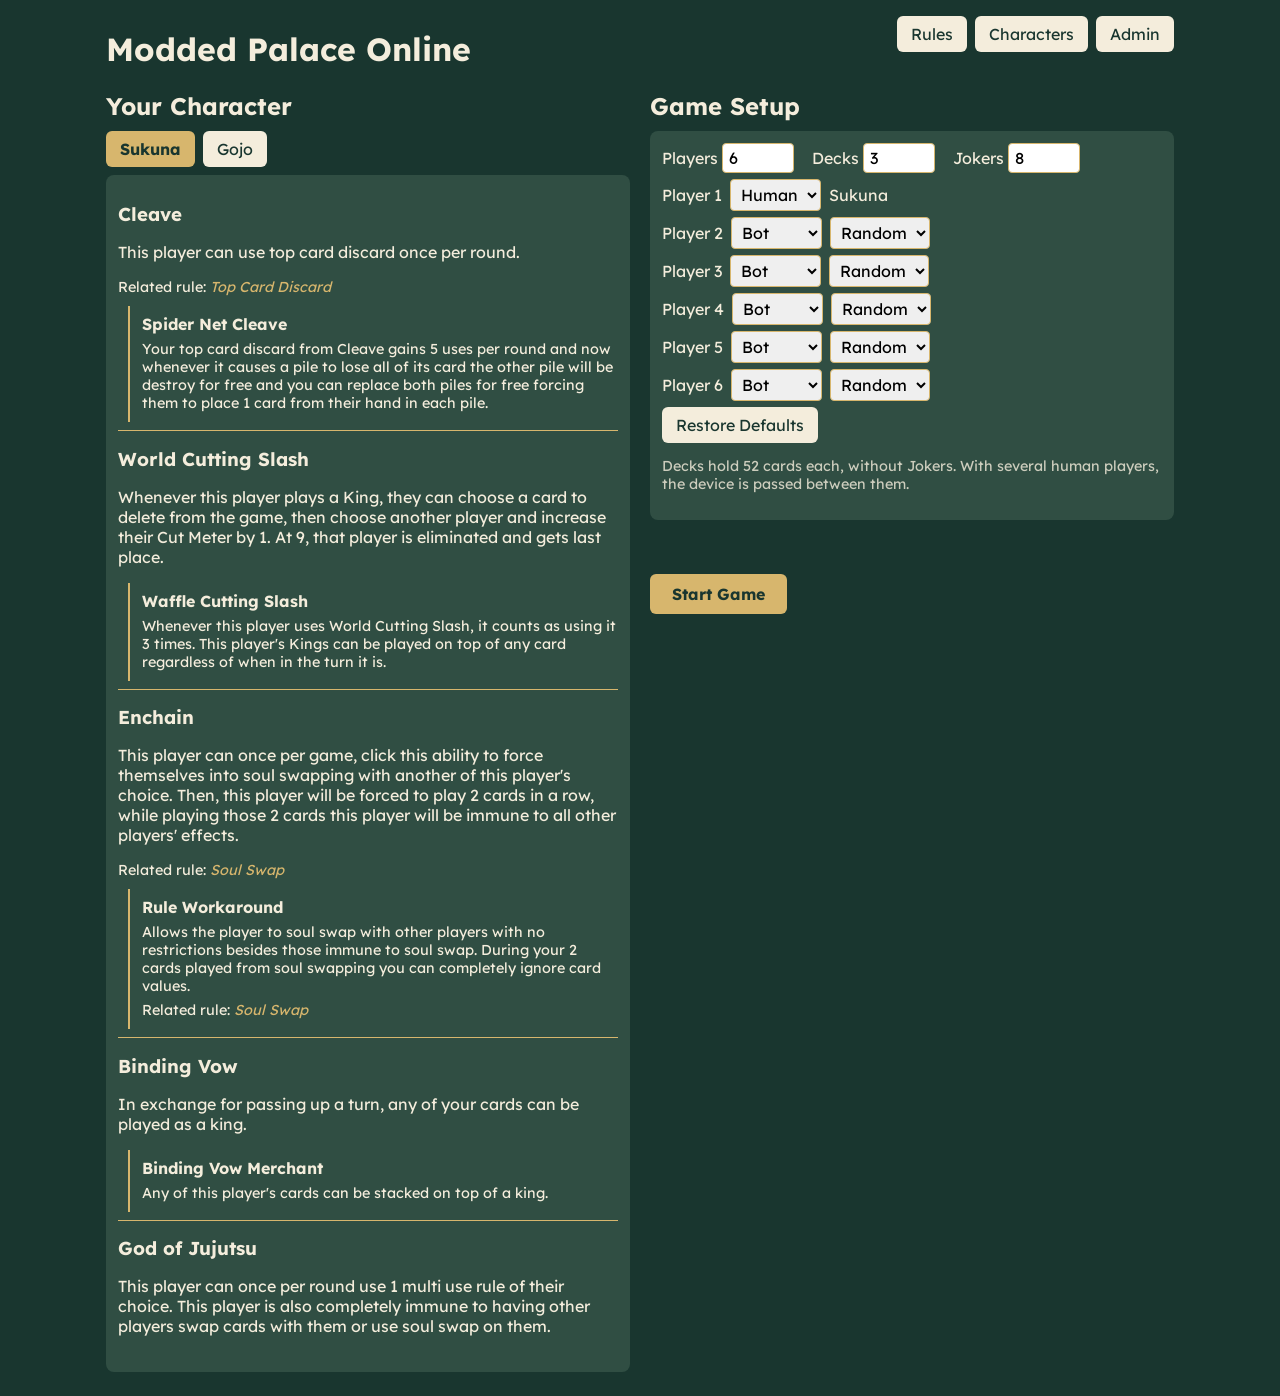
==== commit 0a513a9f: "Refactor character abilities to include default rules and enhance setup defaults in the UI" ====
--- a/modded-palace-website/index.html
+++ b/modded-palace-website/index.html
@@ -45,9 +45,9 @@
 				<section>
 					<h2>Game Setup</h2>
 					<div class="panel">
-						<label>Players <input id="player-count" type="number" min="2" value="6"></label>
-						<label>Decks <input id="deck-count" type="number" min="1" value="3"></label>
-						<label>Jokers <input id="joker-count" type="number" min="0" value="8"></label>
+						<label>Players <input id="player-count" type="number" min="2"></label>
+						<label>Decks <input id="deck-count" type="number" min="1"></label>
+						<label>Jokers <input id="joker-count" type="number" min="0"></label>
 						<div id="player-rows"></div>
 						<button id="restore-defaults" type="button">Restore Defaults</button>
 						<p class="hint">Decks hold 52 cards each, without Jokers. With several human players, the device is passed between them.</p>
--- a/modded-palace-website/style.css
+++ b/modded-palace-website/style.css
@@ -89,9 +89,6 @@
 .evolution p,
 .rule-links {
 	margin: 6px 0;
-}
-
-.rule-links {
 	font-size: 0.9rem;
 }
 
@@ -193,12 +190,6 @@
 .error {
 	color: #ff9c92;
 	min-height: 1.4em;
-}
-
-.rule {
-	text-decoration: underline;
-	cursor: pointer;
-	color: var(--gold);
 }
 
 .track {
@@ -428,6 +419,21 @@
 	margin-top: 6px;
 }
 
+.player-zones > .zone-hand,
+.own-card-zones > .zone-hand {
+	grid-row: 1;
+}
+
+.player-zones > .zone-face-up,
+.own-card-zones > .zone-face-up {
+	grid-row: 2;
+}
+
+.player-zones > .zone-face-down,
+.own-card-zones > .zone-face-down {
+	grid-row: 3;
+}
+
 .player-zone {
 	min-width: 0;
 	text-align: center;
@@ -742,30 +748,8 @@
 	background: var(--felt-light);
 }
 
-.dialog .rule {
-	color: #7a5a10;
-}
-
-.dialog pre {
-	white-space: pre-wrap;
-	font: inherit;
-	max-height: 55vh;
-	overflow-y: auto;
-	margin: 0;
-}
-
 .handoff {
 	text-align: center;
-}
-
-.plain {
-	white-space: pre-wrap;
-	font: inherit;
-	margin: 0;
-}
-
-#rules-content p {
-	line-height: 1.5;
 }
 
 .admin-editor {
@@ -845,17 +829,14 @@
 
 	.discard-pile {
 		width: auto;
+		padding-left: 2px;
+		padding-right: 2px;
 	}
 
 	.pile-stack {
 		min-height: 118px;
 		gap: 4px;
 		padding: 5px;
-	}
-
-	.discard-pile {
-		padding-left: 2px;
-		padding-right: 2px;
 	}
 
 	.pile-label {
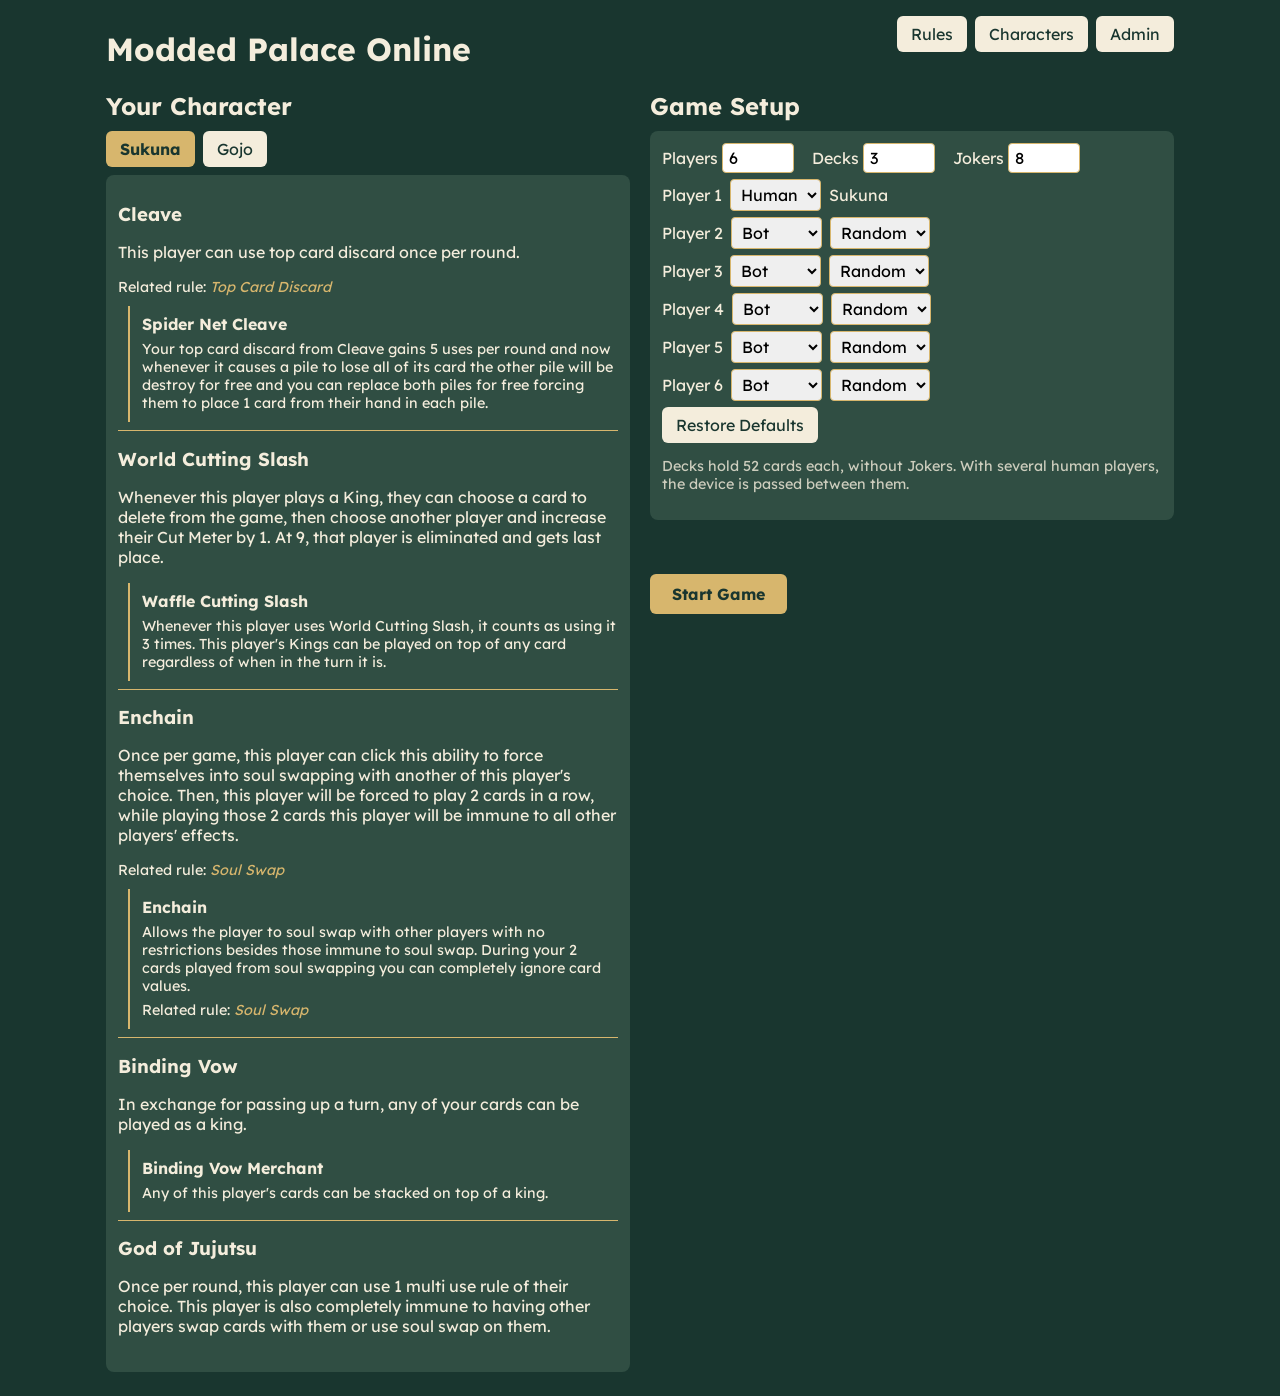
==== commit 33f32d04: "Add ability tooltip functionality and styling for enhanced user experience" ====
--- a/modded-palace-website/index.html
+++ b/modded-palace-website/index.html
@@ -193,9 +193,9 @@
 				</article>
 				<article class="track" id="enchain">
 					<h3>Enchain</h3>
-					<p>This player can once per game, click this ability to force themselves into soul swapping with another of this player's choice. Then, this player will be forced to play 2 cards in a row, while playing those 2 cards this player will be immune to all other players' effects.</p>
+					<p>Once per game, this player can click this ability to force themselves into soul swapping with another of this player's choice. Then, this player will be forced to play 2 cards in a row, while playing those 2 cards this player will be immune to all other players' effects.</p>
 					<p class="rule-links">Related rule: <a href="#soul-swap">Soul Swap</a></p>
-					<div class="evolution"><h4>Rule Workaround</h4><p>Allows the player to soul swap with other players with no restrictions besides those immune to soul swap. During your 2 cards played from soul swapping you can completely ignore card values.</p><p class="rule-links">Related rule: <a href="#soul-swap">Soul Swap</a></p></div>
+					<div class="evolution"><h4>Enchain</h4><p>Allows the player to soul swap with other players with no restrictions besides those immune to soul swap. During your 2 cards played from soul swapping you can completely ignore card values.</p><p class="rule-links">Related rule: <a href="#soul-swap">Soul Swap</a></p></div>
 				</article>
 				<article class="track" id="binding-vow">
 					<h3>Binding Vow</h3>
@@ -204,7 +204,7 @@
 				</article>
 				<article class="track" id="god-of-jujutsu">
 					<h3>God of Jujutsu</h3>
-					<p>This player can once per round use 1 multi use rule of their choice. This player is also completely immune to having other players swap cards with them or use soul swap on them.</p>
+					<p>Once per round, this player can use 1 multi use rule of their choice. This player is also completely immune to having other players swap cards with them or use soul swap on them.</p>
 				</article>
 			</section>
 			<section class="panel character-sheet" id="gojo" data-character="Gojo">
@@ -234,7 +234,7 @@
 				</article>
 				<article class="track" id="simple-domain">
 					<h3>Simple Domain</h3>
-					<p>This player grants themselves a domain refinement of 3. This player can also 1 time per round discard a card in their hand to remove a negative effect from themselves.</p>
+					<p>Once per game, This player grants themselves a domain refinement of 3. This player can also 1 time per round discard a card in their hand to remove a negative effect from themselves.</p>
 				</article>
 			</section>
 		</main>
@@ -261,5 +261,10 @@
 			</div>
 		</div>
 
+		<div id="ability-tooltip" class="ability-tooltip" role="tooltip" hidden>
+			<strong class="ability-tooltip-title"></strong>
+			<p class="ability-tooltip-description"></p>
+		</div>
+
 	</body>
 </html>
--- a/modded-palace-website/style.css
+++ b/modded-palace-website/style.css
@@ -185,6 +185,35 @@
 .hint {
 	opacity: 0.8;
 	font-size: 0.9em;
+}
+
+.ability-tooltip {
+	position: fixed;
+	z-index: 10;
+	width: min(320px, calc(100vw - 24px));
+	padding: 10px 12px;
+	border: 1px solid var(--gold);
+	border-radius: 6px;
+	background: #142a25;
+	color: var(--cream);
+	box-shadow: 0 4px 14px rgba(0, 0, 0, 0.45);
+	pointer-events: none;
+}
+
+.ability-tooltip-title {
+	display: block;
+	margin-bottom: 4px;
+	color: var(--gold);
+}
+
+.ability-tooltip-description {
+	display: -webkit-box;
+	margin: 0;
+	overflow: hidden;
+	line-height: 1.4;
+	-webkit-box-orient: vertical;
+	-webkit-line-clamp: 5;
+	line-clamp: 5;
 }
 
 .error {
